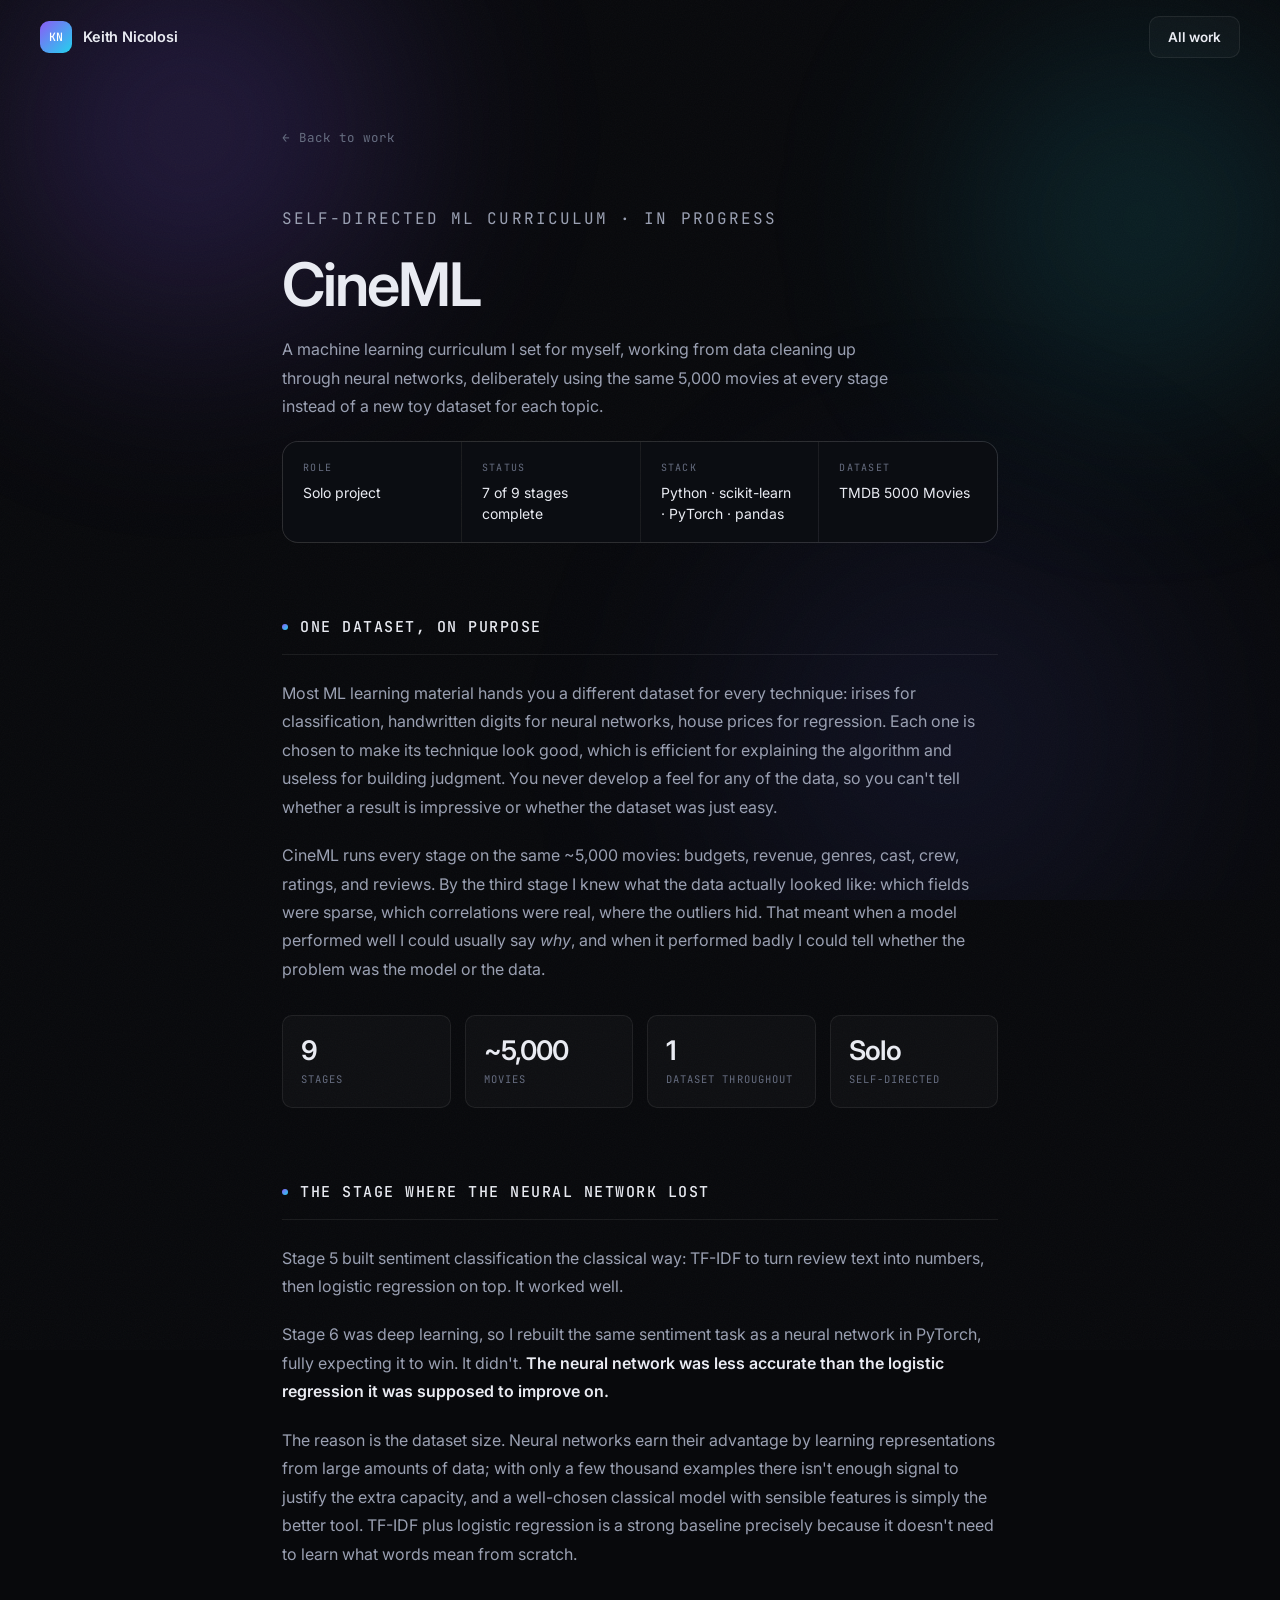
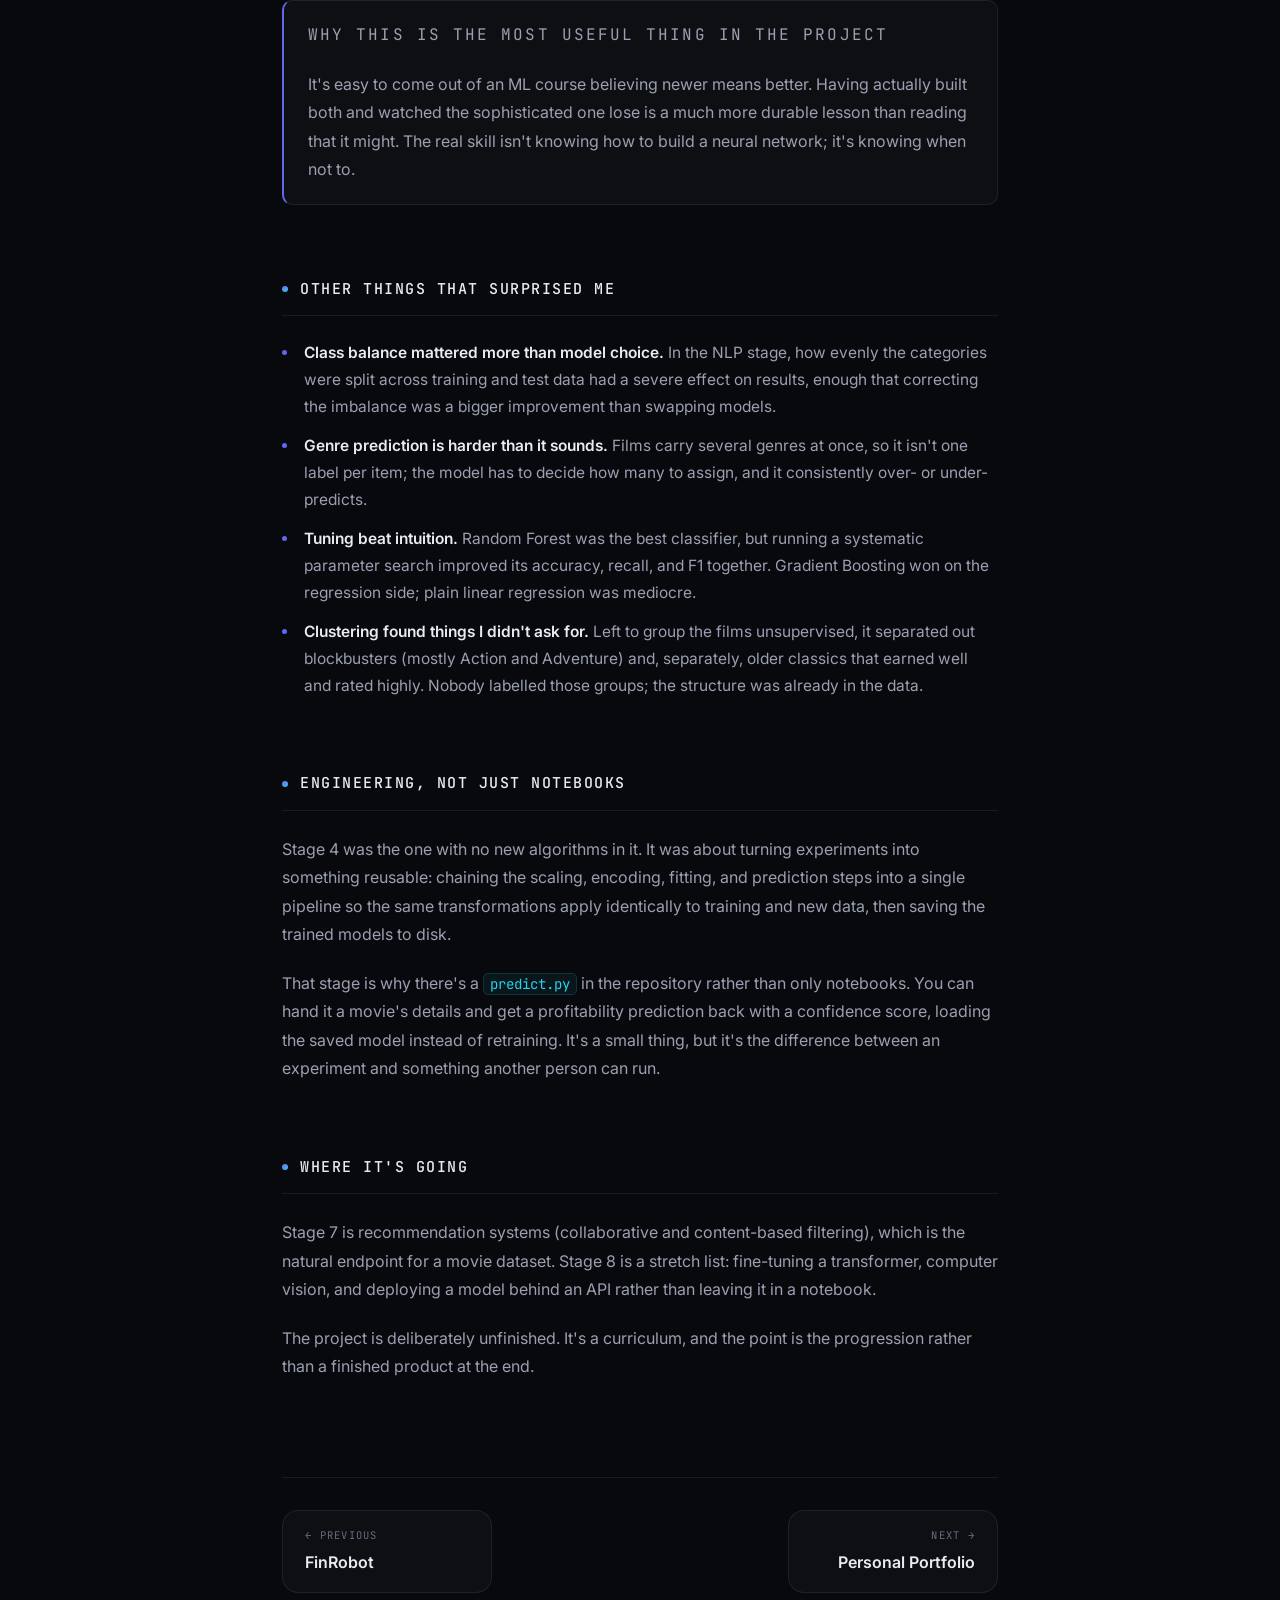
==== projects/cineml.html @ e5eafce3 "Rewrote parts of website, added new project, each project now has its own page" ====
<!DOCTYPE html>
<html lang="en">
<head>
    <meta charset="UTF-8">
    <meta name="viewport" content="width=device-width, initial-scale=1.0">
    <title>CineML | Keith Nicolosi</title>
    <meta name="description" content="A self-directed machine learning curriculum built on one movie dataset, from data wrangling to neural networks, including the stage where the neural network lost.">
    <meta name="theme-color" content="#08090C">

    <link rel="canonical" href="https://keithnicolosi.com/projects/cineml.html">
    <link rel="icon" href="../images/favicon.ico" sizes="any">
    <link rel="apple-touch-icon" href="../images/apple-touch-icon.png">

    <meta property="og:type" content="article">
    <meta property="og:title" content="CineML | Keith Nicolosi">
    <meta property="og:description" content="A self-directed ML curriculum on one dataset, including the stage where the neural network lost to logistic regression.">
    <meta property="og:url" content="https://keithnicolosi.com/projects/cineml.html">
    <meta property="og:image" content="https://keithnicolosi.com/images/og-image.png">
    <meta name="twitter:card" content="summary_large_image">

    <link rel="preconnect" href="https://fonts.googleapis.com">
    <link rel="preconnect" href="https://fonts.gstatic.com" crossorigin>
    <link href="https://fonts.googleapis.com/css2?family=Inter:wght@400;500;600;700&family=JetBrains+Mono:wght@400;500&display=swap" rel="stylesheet">
    <link rel="stylesheet" href="../styles/styles.css">
    <link rel="stylesheet" href="../styles/project.css">
</head>
<body>

    <a class="skip-link" href="#case">Skip to content</a>

    <div class="aurora" aria-hidden="true">
        <span class="blob b1"></span>
        <span class="blob b2"></span>
        <span class="blob b3"></span>
        <span class="pointer-glow" id="pointer-glow"></span>
    </div>
    <div class="grain" aria-hidden="true"></div>

    <header class="nav" id="nav">
        <a class="brand" href="../index.html">
            <span class="brand-mark">KN</span>
            <span class="brand-name">Keith Nicolosi</span>
        </a>
        <div class="nav-right">
            <a class="nav-cta" href="../index.html#work">All work</a>
        </div>
    </header>

    <main class="case" id="case">

        <a class="case-back" href="../index.html#work"><span>←</span> Back to work</a>

        <p class="case-kicker">Self-Directed ML Curriculum · In progress</p>
        <h1 class="case-title">CineML</h1>
        <p class="case-standfirst">
            A machine learning curriculum I set for myself, working from data cleaning up
            through neural networks, deliberately using the same 5,000 movies at every
            stage instead of a new toy dataset for each topic.
        </p>

        <dl class="case-facts">
            <div>
                <dt>Role</dt>
                <dd>Solo project</dd>
            </div>
            <div>
                <dt>Status</dt>
                <dd>7 of 9 stages complete</dd>
            </div>
            <div>
                <dt>Stack</dt>
                <dd>Python · scikit-learn · PyTorch · pandas</dd>
            </div>
            <div>
                <dt>Dataset</dt>
                <dd>TMDB 5000 Movies</dd>
            </div>
        </dl>

        <h2>One dataset, on purpose</h2>

        <p>
            Most ML learning material hands you a different dataset for every technique:
            irises for classification, handwritten digits for neural networks, house
            prices for regression. Each one is chosen to make its technique look good,
            which is efficient for explaining the algorithm and useless for building
            judgment. You never develop a feel for any of the data, so you can't tell
            whether a result is impressive or whether the dataset was just easy.
        </p>

        <p>
            CineML runs every stage on the same ~5,000 movies: budgets, revenue, genres,
            cast, crew, ratings, and reviews. By the third stage I knew what the data
            actually looked like: which fields were sparse, which correlations were real,
            where the outliers hid. That meant when a model performed well I could usually
            say <em>why</em>, and when it performed badly I could tell whether the problem
            was the model or the data.
        </p>

        <div class="metrics">
            <div class="metric">
                <div class="metric-val">9</div>
                <div class="metric-key">Stages</div>
            </div>
            <div class="metric">
                <div class="metric-val">~5,000</div>
                <div class="metric-key">Movies</div>
            </div>
            <div class="metric">
                <div class="metric-val">1</div>
                <div class="metric-key">Dataset throughout</div>
            </div>
            <div class="metric">
                <div class="metric-val">Solo</div>
                <div class="metric-key">Self-directed</div>
            </div>
        </div>

        <h2>The stage where the neural network lost</h2>

        <p>
            Stage 5 built sentiment classification the classical way: TF-IDF to turn
            review text into numbers, then logistic regression on top. It worked well.
        </p>

        <p>
            Stage 6 was deep learning, so I rebuilt the same sentiment task as a neural
            network in PyTorch, fully expecting it to win. It didn't. <strong>The neural
            network was less accurate than the logistic regression it was supposed to
            improve on.</strong>
        </p>

        <p>
            The reason is the dataset size. Neural networks earn their advantage by
            learning representations from large amounts of data; with only a few thousand
            examples there isn't enough signal to justify the extra capacity, and a
            well-chosen classical model with sensible features is simply the better tool.
            TF-IDF plus logistic regression is a strong baseline precisely because it
            doesn't need to learn what words mean from scratch.
        </p>

        <div class="callout">
            <p class="callout-label">Why this is the most useful thing in the project</p>
            <p>
                It's easy to come out of an ML course believing newer means better. Having
                actually built both and watched the sophisticated one lose is a much more
                durable lesson than reading that it might. The real skill isn't knowing
                how to build a neural network; it's knowing when not to.
            </p>
        </div>

        <h2>Other things that surprised me</h2>

        <ul class="case-list">
            <li><strong>Class balance mattered more than model choice.</strong> In the NLP stage, how evenly the categories were split across training and test data had a severe effect on results, enough that correcting the imbalance was a bigger improvement than swapping models.</li>
            <li><strong>Genre prediction is harder than it sounds.</strong> Films carry several genres at once, so it isn't one label per item; the model has to decide how many to assign, and it consistently over- or under-predicts.</li>
            <li><strong>Tuning beat intuition.</strong> Random Forest was the best classifier, but running a systematic parameter search improved its accuracy, recall, and F1 together. Gradient Boosting won on the regression side; plain linear regression was mediocre.</li>
            <li><strong>Clustering found things I didn't ask for.</strong> Left to group the films unsupervised, it separated out blockbusters (mostly Action and Adventure) and, separately, older classics that earned well and rated highly. Nobody labelled those groups; the structure was already in the data.</li>
        </ul>

        <h2>Engineering, not just notebooks</h2>

        <p>
            Stage 4 was the one with no new algorithms in it. It was about turning
            experiments into something reusable: chaining the scaling, encoding, fitting,
            and prediction steps into a single pipeline so the same transformations apply
            identically to training and new data, then saving the trained models to disk.
        </p>

        <p>
            That stage is why there's a <code>predict.py</code> in the repository rather
            than only notebooks. You can hand it a movie's details and get a profitability
            prediction back with a confidence score, loading the saved model instead of
            retraining. It's a small thing, but it's the difference between an experiment
            and something another person can run.
        </p>

        <h2>Where it's going</h2>

        <p>
            Stage 7 is recommendation systems (collaborative and content-based filtering),
            which is the natural endpoint for a movie dataset. Stage 8 is a stretch list:
            fine-tuning a transformer, computer vision, and deploying a model behind an
            API rather than leaving it in a notebook.
        </p>

        <p>
            The project is deliberately unfinished. It's a curriculum, and the point is
            the progression rather than a finished product at the end.
        </p>

        <nav class="case-nav">
            <a class="prev" href="finrobot.html">
                <span class="nav-dir">← Previous</span>
                <span class="nav-name">FinRobot</span>
            </a>
            <a class="next" href="portfolio.html">
                <span class="nav-dir">Next →</span>
                <span class="nav-name">Personal Portfolio</span>
            </a>
        </nav>

    </main>

    <script src="../javascript/script.js"></script>
</body>
</html>
---- styles/styles.css ----
/* ═══════════════════════════════════════════════════════════
   Keith Nicolosi portfolio
   "AI Lab": void base, aurora field, frosted glass
   ═══════════════════════════════════════════════════════════ */

:root {
    /* Base */
    --void:        #08090C;
    --void-2:      #0B0D12;

    /* Glass */
    --glass:       rgba(255, 255, 255, 0.026);
    --glass-hi:    rgba(255, 255, 255, 0.045);
    --edge:        rgba(255, 255, 255, 0.075);
    --edge-hi:     rgba(255, 255, 255, 0.16);

    /* Type */
    --text:        #E9EBF2;
    --text-2:      #9AA0B2;
    --text-3:      #666D80;

    /* Spectrum */
    --violet:      #8B5CF6;
    --indigo:      #6366F1;
    --cyan:        #22D3EE;
    --amber:       #F0B45C;
    --mint:        #34D399;

    --font: 'Inter', -apple-system, BlinkMacSystemFont, 'Segoe UI', sans-serif;
    --mono: 'JetBrains Mono', ui-monospace, monospace;

    --r-lg: 22px;
    --r-md: 16px;
    --r-sm: 10px;

    --ease: cubic-bezier(0.22, 1, 0.36, 1);
    --maxw: 1120px;
}

*, *::before, *::after { box-sizing: border-box; margin: 0; padding: 0; }

html {
    scroll-behavior: smooth;
    -webkit-font-smoothing: antialiased;
    -moz-osx-font-smoothing: grayscale;
}

body {
    background: var(--void);
    font-family: var(--font);
    color: var(--text-2);
    font-size: 16px;
    line-height: 1.65;
    overflow-x: hidden;
    position: relative;
}

::selection { background: rgba(139, 92, 246, 0.35); color: #fff; }

.mono { font-family: var(--mono); }
.dim  { color: var(--text-3); }

.grad {
    background: linear-gradient(100deg, #A78BFA 0%, #818CF8 45%, #22D3EE 100%);
    -webkit-background-clip: text;
    background-clip: text;
    color: transparent;
}

.skip-link {
    position: absolute;
    left: -9999px;
    background: var(--text);
    color: var(--void);
    padding: 12px 20px;
    border-radius: var(--r-sm);
    font-size: 13px;
    font-weight: 600;
    z-index: 9999;
}
.skip-link:focus { left: 16px; top: 16px; }

:focus-visible {
    outline: 2px solid var(--indigo);
    outline-offset: 3px;
    border-radius: 4px;
}

/* ═══ AURORA FIELD ═══════════════════════════════════════ */

.aurora {
    position: fixed;
    inset: 0;
    z-index: 0;
    overflow: hidden;
    pointer-events: none;
}

.blob {
    position: absolute;
    border-radius: 50%;
    filter: blur(90px);
    opacity: 0.5;
    will-change: transform;
}

.b1 {
    width: 620px; height: 620px;
    top: -180px; left: -120px;
    background: radial-gradient(circle, rgba(139, 92, 246, 0.55), transparent 70%);
    animation: drift-1 26s ease-in-out infinite alternate;
}

.b2 {
    width: 560px; height: 560px;
    top: -60px; right: -140px;
    background: radial-gradient(circle, rgba(34, 211, 238, 0.34), transparent 70%);
    animation: drift-2 32s ease-in-out infinite alternate;
}

.b3 {
    width: 720px; height: 720px;
    top: 42%; left: 46%;
    background: radial-gradient(circle, rgba(99, 102, 241, 0.24), transparent 70%);
    animation: drift-3 38s ease-in-out infinite alternate;
}

@keyframes drift-1 {
    from { transform: translate3d(0, 0, 0) scale(1); }
    to   { transform: translate3d(120px, 90px, 0) scale(1.18); }
}
@keyframes drift-2 {
    from { transform: translate3d(0, 0, 0) scale(1.1); }
    to   { transform: translate3d(-140px, 120px, 0) scale(0.9); }
}
@keyframes drift-3 {
    from { transform: translate3d(-50%, -50%, 0) scale(0.95); }
    to   { transform: translate3d(-42%, -58%, 0) scale(1.15); }
}

/* Cursor-tracked glow, positioned by script.js */
.pointer-glow {
    position: absolute;
    width: 520px; height: 520px;
    border-radius: 50%;
    background: radial-gradient(circle, rgba(129, 140, 248, 0.13), transparent 68%);
    filter: blur(48px);
    opacity: 0;
    transform: translate3d(-50%, -50%, 0);
    transition: opacity 0.8s var(--ease);
    will-change: transform;
}

.pointer-glow.on { opacity: 1; }

/* Film grain */
.grain {
    position: fixed;
    inset: -50%;
    z-index: 1;
    pointer-events: none;
    opacity: 0.032;
    background-image: url("data:image/svg+xml,%3Csvg xmlns='http://www.w3.org/2000/svg' width='240' height='240'%3E%3Cfilter id='n'%3E%3CfeTurbulence type='fractalNoise' baseFrequency='0.85' numOctaves='3'/%3E%3C/filter%3E%3Crect width='100%25' height='100%25' filter='url(%23n)'/%3E%3C/svg%3E");
}

/* ═══ NAV ════════════════════════════════════════════════ */

.nav {
    position: fixed;
    top: 0; left: 0; right: 0;
    z-index: 500;
    display: flex;
    align-items: center;
    gap: 24px;
    padding: 16px 40px;
    border-bottom: 1px solid transparent;
    transition: background 0.4s var(--ease), border-color 0.4s var(--ease),
                backdrop-filter 0.4s var(--ease);
}

.nav.scrolled {
    background: rgba(8, 9, 12, 0.62);
    border-bottom-color: var(--edge);
    backdrop-filter: blur(22px) saturate(160%);
    -webkit-backdrop-filter: blur(22px) saturate(160%);
}

.brand {
    display: flex;
    align-items: center;
    gap: 11px;
    text-decoration: none;
    margin-right: auto;
}

.brand-mark {
    display: inline-flex;
    align-items: center;
    justify-content: center;
    width: 32px; height: 32px;
    border-radius: 9px;
    background: linear-gradient(135deg, var(--violet), var(--cyan));
    color: #fff;
    font-family: var(--mono);
    font-size: 11.5px;
    font-weight: 500;
    letter-spacing: 0.02em;
    flex-shrink: 0;
}

.brand-name {
    font-size: 14.5px;
    font-weight: 600;
    color: var(--text);
    letter-spacing: -0.011em;
}

.nav-links { display: flex; align-items: center; gap: 4px; }

.nav-links a {
    font-size: 14px;
    font-weight: 500;
    color: var(--text-2);
    text-decoration: none;
    padding: 8px 15px;
    border-radius: var(--r-sm);
    transition: color 0.2s var(--ease), background 0.2s var(--ease);
}

.nav-links a:hover { color: var(--text); background: var(--glass-hi); }
.nav-links a.active { color: var(--text); }

.nav-right { display: flex; align-items: center; gap: 10px; }

.nav-cta {
    font-size: 13.5px;
    font-weight: 600;
    color: var(--text);
    text-decoration: none;
    padding: 9px 18px;
    border-radius: var(--r-sm);
    border: 1px solid var(--edge);
    background: var(--glass);
    transition: border-color 0.25s var(--ease), background 0.25s var(--ease),
                transform 0.25s var(--ease);
}

.nav-cta:hover {
    border-color: var(--edge-hi);
    background: var(--glass-hi);
    transform: translateY(-1px);
}

.nav-toggle {
    display: none;
    width: 38px; height: 38px;
    border-radius: var(--r-sm);
    border: 1px solid var(--edge);
    background: var(--glass);
    cursor: pointer;
    padding: 0;
    position: relative;
}

.nav-toggle span {
    position: absolute;
    left: 50%;
    width: 15px; height: 1.5px;
    background: var(--text);
    border-radius: 2px;
    transition: transform 0.3s var(--ease), opacity 0.3s var(--ease);
}

.nav-toggle span:nth-child(1) { transform: translate(-50%, -4px); }
.nav-toggle span:nth-child(2) { transform: translate(-50%, 4px); }

.nav-toggle[aria-expanded="true"] span:nth-child(1) { transform: translate(-50%, 0) rotate(45deg); }
.nav-toggle[aria-expanded="true"] span:nth-child(2) { transform: translate(-50%, 0) rotate(-45deg); }

/* ═══ LAYOUT ═════════════════════════════════════════════ */

main { position: relative; z-index: 2; }

.section {
    max-width: var(--maxw);
    margin: 0 auto;
    padding: 112px 40px;
}

/* ═══ HERO ═══════════════════════════════════════════════ */

.hero {
    position: relative;
    min-height: 100dvh;
    display: flex;
    align-items: center;
    padding: 120px 40px 90px;
}

.hero-inner {
    max-width: var(--maxw);
    margin: 0 auto;
    width: 100%;
}

.badge {
    display: inline-flex;
    align-items: center;
    gap: 9px;
    font-family: var(--mono);
    font-size: 11.5px;
    letter-spacing: 0.04em;
    color: var(--mint);
    background: rgba(52, 211, 153, 0.07);
    border: 1px solid rgba(52, 211, 153, 0.22);
    border-radius: 999px;
    padding: 6px 15px 6px 12px;
    margin-bottom: 34px;
}

.badge-dot {
    width: 6px; height: 6px;
    border-radius: 50%;
    background: var(--mint);
    animation: pulse 2.4s ease-in-out infinite;
}

@keyframes pulse {
    0%, 100% { box-shadow: 0 0 0 0 rgba(52, 211, 153, 0.5); }
    50%      { box-shadow: 0 0 0 6px rgba(52, 211, 153, 0); }
}

.hero-title {
    font-size: clamp(46px, 8vw, 92px);
    font-weight: 600;
    line-height: 1.02;
    letter-spacing: -0.038em;
    color: var(--text);
    margin-bottom: 26px;
}

.hero-lede {
    font-size: clamp(21px, 2.6vw, 31px);
    font-weight: 500;
    line-height: 1.38;
    letter-spacing: -0.021em;
    color: var(--text);
    max-width: 22ch;
    margin-bottom: 24px;
    text-wrap: balance;
}

.hero-sub {
    font-size: 16px;
    line-height: 1.8;
    color: var(--text-2);
    max-width: 56ch;
    margin-bottom: 40px;
}

.cta-row { display: flex; flex-wrap: wrap; gap: 12px; margin-bottom: 72px; }

.btn {
    display: inline-flex;
    align-items: center;
    gap: 10px;
    font-size: 14.5px;
    font-weight: 600;
    text-decoration: none;
    padding: 13px 26px;
    border-radius: 12px;
    transition: transform 0.25s var(--ease), box-shadow 0.25s var(--ease),
                background 0.25s var(--ease), border-color 0.25s var(--ease);
}

.btn-primary {
    color: #fff;
    background: linear-gradient(120deg, var(--violet), var(--indigo) 55%, var(--cyan));
    border: 1px solid rgba(255, 255, 255, 0.14);
    box-shadow: 0 10px 34px -12px rgba(99, 102, 241, 0.85);
}

.btn-primary:hover {
    transform: translateY(-2px);
    box-shadow: 0 16px 44px -12px rgba(99, 102, 241, 0.95);
}

.btn-ghost {
    color: var(--text);
    background: var(--glass);
    border: 1px solid var(--edge);
    backdrop-filter: blur(14px);
    -webkit-backdrop-filter: blur(14px);
}

.btn-ghost:hover {
    border-color: var(--edge-hi);
    background: var(--glass-hi);
    transform: translateY(-2px);
}

.btn-arrow { transition: transform 0.3s var(--ease); }
.btn:hover .btn-arrow { transform: translateX(4px); }

.hero-meta {
    display: grid;
    grid-template-columns: repeat(auto-fit, minmax(190px, 1fr));
    gap: 26px 34px;
    padding-top: 34px;
    border-top: 1px solid var(--edge);
}

.hero-meta dt {
    font-family: var(--mono);
    font-size: 10.5px;
    letter-spacing: 0.14em;
    text-transform: uppercase;
    color: var(--text-3);
    margin-bottom: 8px;
}

.hero-meta dd {
    font-size: 14.5px;
    font-weight: 500;
    color: var(--text);
    line-height: 1.5;
}

/* ═══ SECTION HEADERS ════════════════════════════════════ */

.sec-head { margin-bottom: 48px; }

.sec-label {
    display: flex;
    align-items: center;
    gap: 10px;
    font-family: var(--mono);
    font-size: 11px;
    letter-spacing: 0.16em;
    text-transform: uppercase;
    color: var(--text-3);
    margin-bottom: 16px;
}

.sec-tick {
    width: 22px; height: 1px;
    background: linear-gradient(90deg, var(--violet), var(--cyan));
    flex-shrink: 0;
}

.sec-title {
    font-size: clamp(28px, 3.6vw, 42px);
    font-weight: 600;
    line-height: 1.14;
    letter-spacing: -0.028em;
    color: var(--text);
    max-width: 20ch;
}

/* ═══ GLASS ══════════════════════════════════════════════ */

.glass {
    position: relative;
    background: var(--glass);
    background-image: linear-gradient(180deg, rgba(255, 255, 255, 0.05), transparent 42%);
    border: 1px solid var(--edge);
    border-radius: var(--r-lg);
    backdrop-filter: blur(20px) saturate(150%);
    -webkit-backdrop-filter: blur(20px) saturate(150%);
    transition: border-color 0.35s var(--ease), transform 0.35s var(--ease),
                box-shadow 0.35s var(--ease);
}

/* ═══ ABOUT ══════════════════════════════════════════════ */

.about-grid {
    display: grid;
    grid-template-columns: 300px 1fr;
    gap: 22px;
    align-items: start;
}

.portrait {
    padding: 14px;
    overflow: hidden;
}

.portrait picture { display: block; }

.portrait img {
    width: 100%;
    height: auto;
    display: block;
    border-radius: 14px;
}

.portrait figcaption {
    display: flex;
    flex-direction: column;
    gap: 3px;
    font-size: 11px;
    color: var(--text-2);
    padding: 14px 4px 4px;
    letter-spacing: 0.02em;
}

.about-copy { display: flex; flex-direction: column; gap: 14px; }

.about-card { padding: 26px 28px; }

.about-card:hover {
    border-color: var(--edge-hi);
    transform: translateY(-2px);
}

.about-card h3 {
    font-family: var(--mono);
    font-size: 11px;
    font-weight: 500;
    letter-spacing: 0.14em;
    text-transform: uppercase;
    color: var(--cyan);
    margin-bottom: 12px;
}

.about-card p {
    font-size: 15px;
    line-height: 1.8;
    color: var(--text-2);
}

/* ═══ WORK ═══════════════════════════════════════════════ */

.project {
    padding: 32px 34px;
    display: flex;
    flex-direction: column;
    gap: 18px;
}

.project:hover {
    border-color: var(--edge-hi);
    transform: translateY(-3px);
    box-shadow: 0 24px 60px -30px rgba(99, 102, 241, 0.55);
}

.featured { margin-bottom: 16px; }

.project-head {
    display: flex;
    align-items: flex-start;
    justify-content: space-between;
    gap: 18px;
}

.project-kicker {
    font-size: 10.5px;
    letter-spacing: 0.14em;
    text-transform: uppercase;
    color: var(--text-3);
    margin-bottom: 8px;
}

.project-title {
    font-size: clamp(21px, 2.4vw, 27px);
    font-weight: 600;
    letter-spacing: -0.022em;
    color: var(--text);
    line-height: 1.2;
}

.featured .project-title { font-size: clamp(26px, 3vw, 34px); }

.pill {
    font-family: var(--mono);
    font-size: 10px;
    letter-spacing: 0.08em;
    text-transform: uppercase;
    padding: 5px 11px;
    border-radius: 999px;
    white-space: nowrap;
    flex-shrink: 0;
}

.pill-amber { color: var(--amber); background: rgba(240, 180, 92, 0.08); border: 1px solid rgba(240, 180, 92, 0.24); }
.pill-cyan  { color: var(--cyan);  background: rgba(34, 211, 238, 0.08); border: 1px solid rgba(34, 211, 238, 0.24); }

.project-body {
    font-size: 15px;
    line-height: 1.82;
    color: var(--text-2);
    max-width: 68ch;
}

.project-foot {
    display: flex;
    align-items: center;
    justify-content: space-between;
    gap: 18px;
    flex-wrap: wrap;
}

.chips { display: flex; flex-wrap: wrap; gap: 7px; list-style: none; }

.chips li {
    font-family: var(--mono);
    font-size: 11px;
    color: var(--text-2);
    padding: 4px 11px;
    border-radius: 999px;
    border: 1px solid var(--edge);
    background: rgba(255, 255, 255, 0.02);
    transition: border-color 0.25s var(--ease), color 0.25s var(--ease);
}

.glass:hover .chips li { border-color: var(--edge-hi); color: var(--text); }

.project-link {
    font-family: var(--mono);
    font-size: 12px;
    color: var(--cyan);
    text-decoration: none;
    padding: 7px 14px;
    border-radius: 999px;
    border: 1px solid rgba(34, 211, 238, 0.24);
    white-space: nowrap;
    transition: background 0.25s var(--ease), border-color 0.25s var(--ease);
}

.project-link:hover {
    background: rgba(34, 211, 238, 0.1);
    border-color: rgba(34, 211, 238, 0.5);
}

.project-note {
    font-size: 11px;
    color: var(--text-3);
    letter-spacing: 0.03em;
    padding-top: 4px;
    border-top: 1px solid var(--edge);
    margin-top: 2px;
    padding-top: 16px;
}

/* Case-study link on each project card */
.case-cta {
    display: inline-flex;
    align-items: center;
    gap: 9px;
    align-self: flex-start;
    margin-top: 20px;
    padding: 10px 18px;
    border: 1px solid var(--edge);
    border-radius: 999px;
    background: var(--glass);
    font-size: 13.5px;
    font-weight: 500;
    color: var(--text);
    text-decoration: none;
    transition: border-color 0.3s var(--ease), background 0.3s var(--ease),
                gap 0.3s var(--ease);
}

.case-cta:hover {
    border-color: var(--edge-hi);
    background: var(--glass-hi);
    gap: 14px;
}

.case-cta span { transition: transform 0.3s var(--ease); }
.case-cta:hover span { transform: translateX(3px); }

/* An odd number of grid cards would leave the last one stranded at half
   width, so let it span the full row instead. */
.project-grid > .project:last-child:nth-child(odd) {
    grid-column: 1 / -1;
}

.project-grid {
    display: grid;
    grid-template-columns: repeat(2, 1fr);
    gap: 16px;
}

/* ═══ STACK ══════════════════════════════════════════════ */

.stack-grid {
    display: grid;
    grid-template-columns: repeat(auto-fit, minmax(240px, 1fr));
    gap: 16px;
}

.stack-card { padding: 26px 26px 28px; }

.stack-card:hover {
    border-color: var(--edge-hi);
    transform: translateY(-3px);
}

.stack-card h3 {
    font-size: 15px;
    font-weight: 600;
    color: var(--text);
    letter-spacing: -0.012em;
    margin-bottom: 18px;
    padding-bottom: 14px;
    border-bottom: 1px solid var(--edge);
}

/* ═══ EXPERIENCE ═════════════════════════════════════════ */

.timeline {
    list-style: none;
    position: relative;
    padding-left: 30px;
}

.timeline::before {
    content: '';
    position: absolute;
    left: 4px; top: 8px; bottom: 8px;
    width: 1px;
    background: linear-gradient(180deg,
        rgba(139, 92, 246, 0.55),
        rgba(34, 211, 238, 0.3),
        transparent);
}

.tl-item { position: relative; margin-bottom: 16px; }
.tl-item:last-child { margin-bottom: 0; }

.tl-node {
    position: absolute;
    left: -30px; top: 26px;
    width: 9px; height: 9px;
    border-radius: 50%;
    background: var(--void);
    border: 1px solid var(--violet);
    box-shadow: 0 0 0 3px var(--void), 0 0 14px rgba(139, 92, 246, 0.7);
}

.tl-when {
    font-size: 11px;
    letter-spacing: 0.08em;
    text-transform: uppercase;
    color: var(--text-3);
    margin-bottom: 10px;
}

.tl-card { padding: 24px 26px; }

.tl-card:hover {
    border-color: var(--edge-hi);
    transform: translateX(3px);
}

.tl-card h3 {
    font-size: 17px;
    font-weight: 600;
    color: var(--text);
    letter-spacing: -0.014em;
    margin-bottom: 4px;
}

.tl-org {
    font-family: var(--mono);
    font-size: 12px;
    color: var(--cyan);
    letter-spacing: 0.02em;
    margin-bottom: 14px;
}

.tl-desc {
    font-size: 14.5px;
    line-height: 1.8;
    color: var(--text-2);
    max-width: 62ch;
}

.tl-points {
    list-style: none;
    margin-top: 14px;
    padding-top: 14px;
    border-top: 1px solid var(--edge);
    display: flex;
    flex-direction: column;
    gap: 10px;
}

.tl-points li {
    position: relative;
    padding-left: 18px;
    font-size: 13.5px;
    line-height: 1.75;
    color: var(--text-2);
    max-width: 62ch;
}

.tl-points li::before {
    content: '';
    position: absolute;
    left: 0; top: 9px;
    width: 5px; height: 5px;
    border-radius: 50%;
    background: linear-gradient(135deg, var(--violet), var(--cyan));
}

/* ═══ CONTACT ════════════════════════════════════════════ */

.contact-panel {
    padding: 56px 48px;
    overflow: hidden;
}

.contact-glow {
    position: absolute;
    top: -160px; left: 50%;
    transform: translateX(-50%);
    width: 620px; height: 340px;
    background: radial-gradient(ellipse, rgba(139, 92, 246, 0.3), transparent 68%);
    filter: blur(56px);
    pointer-events: none;
}

.contact-panel > *:not(.contact-glow) { position: relative; z-index: 1; }

.contact-title {
    font-size: clamp(26px, 3.6vw, 40px);
    font-weight: 600;
    line-height: 1.18;
    letter-spacing: -0.028em;
    color: var(--text);
    max-width: 20ch;
    margin-bottom: 40px;
    text-wrap: balance;
}

.mailto {
    display: flex;
    align-items: center;
    justify-content: space-between;
    gap: 20px;
    font-family: var(--mono);
    font-size: clamp(14px, 2vw, 19px);
    color: var(--text);
    text-decoration: none;
    padding: 22px 26px;
    border-radius: var(--r-md);
    border: 1px solid var(--edge);
    background: rgba(255, 255, 255, 0.022);
    margin-bottom: 14px;
    transition: border-color 0.3s var(--ease), background 0.3s var(--ease),
                transform 0.3s var(--ease);
}

.mailto:hover {
    border-color: rgba(139, 92, 246, 0.5);
    background: rgba(139, 92, 246, 0.08);
    transform: translateY(-2px);
}

.mailto:hover .btn-arrow { transform: translateX(5px); }

.elsewhere {
    list-style: none;
    display: grid;
    grid-template-columns: repeat(2, 1fr);
    gap: 14px;
}

.elsewhere a {
    display: flex;
    align-items: center;
    gap: 14px;
    padding: 18px 22px;
    border-radius: var(--r-md);
    border: 1px solid var(--edge);
    background: rgba(255, 255, 255, 0.022);
    text-decoration: none;
    transition: border-color 0.3s var(--ease), background 0.3s var(--ease),
                transform 0.3s var(--ease);
}

.elsewhere a:hover {
    border-color: var(--edge-hi);
    background: var(--glass-hi);
    transform: translateY(-2px);
}

.el-k {
    font-size: 10.5px;
    letter-spacing: 0.12em;
    text-transform: uppercase;
    color: var(--text-3);
    flex-shrink: 0;
}

.el-v { font-size: 14px; color: var(--text); margin-right: auto; }

.el-a { font-size: 13px; color: var(--text-3); transition: color 0.25s var(--ease); }
.elsewhere a:hover .el-a { color: var(--cyan); }

/* ═══ FOOTER ═════════════════════════════════════════════ */

footer {
    max-width: var(--maxw);
    margin: 0 auto;
    padding: 36px 40px 56px;
    display: flex;
    justify-content: space-between;
    align-items: center;
    flex-wrap: wrap;
    gap: 10px;
    border-top: 1px solid var(--edge);
}

footer p { font-size: 11.5px; color: var(--text-3); letter-spacing: 0.03em; }

/* ═══ REVEAL ═════════════════════════════════════════════ */

.js .reveal {
    opacity: 0;
    transform: translateY(18px);
    transition: opacity 0.8s var(--ease), transform 0.8s var(--ease);
}

.js .reveal.visible { opacity: 1; transform: none; }

/* ═══ REDUCED MOTION ═════════════════════════════════════ */

@media (prefers-reduced-motion: reduce) {
    html { scroll-behavior: auto; }
    .js .reveal { opacity: 1; transform: none; transition: none; }
    .blob, .badge-dot { animation: none; }
    .pointer-glow { display: none; }
    *, *::before, *::after {
        animation-duration: 0.01ms !important;
        transition-duration: 0.01ms !important;
    }
}

/* ═══ RESPONSIVE ═════════════════════════════════════════ */

@media (max-width: 1000px) {
    .about-grid { grid-template-columns: 240px 1fr; }
}

@media (max-width: 860px) {
    .nav { padding: 14px 22px; }
    .nav-toggle { display: block; }

    .nav-links {
        position: absolute;
        top: calc(100% + 8px);
        right: 22px;
        left: 22px;
        flex-direction: column;
        align-items: stretch;
        gap: 2px;
        padding: 10px;
        border-radius: var(--r-md);
        border: 1px solid var(--edge);
        background: rgba(11, 13, 18, 0.94);
        backdrop-filter: blur(24px) saturate(160%);
        -webkit-backdrop-filter: blur(24px) saturate(160%);
        box-shadow: 0 24px 60px -20px rgba(0, 0, 0, 0.8);
        opacity: 0;
        visibility: hidden;
        transform: translateY(-8px);
        transition: opacity 0.3s var(--ease), transform 0.3s var(--ease),
                    visibility 0.3s var(--ease);
    }

    .nav-links.open { opacity: 1; visibility: visible; transform: none; }
    .nav-links a { padding: 12px 14px; }

    .brand-name { display: none; }

    .hero { padding: 108px 22px 80px; }
    .section { padding: 84px 22px; }
    footer { padding: 32px 22px 48px; }

    .about-grid { grid-template-columns: 1fr; }
    .portrait { max-width: 300px; }

    .project-grid { grid-template-columns: 1fr; }
    .contact-panel { padding: 40px 28px; }
    .elsewhere { grid-template-columns: 1fr; }
}

@media (max-width: 520px) {
    .project { padding: 26px 22px; }
    .about-card { padding: 22px 22px; }
    .tl-card { padding: 20px 22px; }
    .cta-row .btn { width: 100%; justify-content: center; }
    .blob { filter: blur(70px); opacity: 0.42; }
    .project-head { flex-direction: column; gap: 12px; }
}
---- styles/project.css ----
/* ═══════════════════════════════════════════════════════════
   Case-study pages, extends styles.css
   ═══════════════════════════════════════════════════════════ */

.case {
    max-width: 780px;
    margin: 0 auto;
    padding: 0 32px 120px;
}

/* ── Back link ─────────────────────────────────────────── */

.case-back {
    display: inline-flex;
    align-items: center;
    gap: 9px;
    margin: 128px 0 56px;
    font-family: var(--mono);
    font-size: 12.5px;
    color: var(--text-3);
    text-decoration: none;
    transition: color 0.25s var(--ease), gap 0.25s var(--ease);
}

.case-back:hover { color: var(--text); gap: 14px; }
.case-back span { transition: transform 0.25s var(--ease); }
.case-back:hover span { transform: translateX(-3px); }

/* ── Header ────────────────────────────────────────────── */

.case-kicker {
    font-family: var(--mono);
    font-size: 11.5px;
    letter-spacing: 0.13em;
    text-transform: uppercase;
    color: var(--text-3);
    margin-bottom: 18px;
}

.case-title {
    font-size: clamp(38px, 6vw, 60px);
    font-weight: 600;
    letter-spacing: -0.035em;
    line-height: 1.04;
    color: var(--text);
    margin-bottom: 20px;
}

.case-standfirst {
    font-size: 19px;
    line-height: 1.6;
    color: var(--text-2);
    margin-bottom: 40px;
    max-width: 62ch;
}

/* ── Fact strip ────────────────────────────────────────── */

.case-facts {
    display: grid;
    grid-template-columns: repeat(auto-fit, minmax(150px, 1fr));
    gap: 1px;
    background: var(--edge);
    border: 1px solid var(--edge);
    border-radius: var(--r-md);
    overflow: hidden;
    margin-bottom: 72px;
}

.case-facts > div {
    background: var(--void-2);
    padding: 18px 20px;
}

.case-facts dt {
    font-family: var(--mono);
    font-size: 10px;
    letter-spacing: 0.13em;
    text-transform: uppercase;
    color: var(--text-3);
    margin-bottom: 7px;
}

.case-facts dd {
    font-size: 14px;
    color: var(--text);
    line-height: 1.45;
}

.case-facts a {
    color: var(--cyan);
    text-decoration: none;
    border-bottom: 1px solid transparent;
    transition: border-color 0.2s var(--ease);
}

.case-facts a:hover { border-bottom-color: var(--cyan); }

/* ── Body ──────────────────────────────────────────────── */

.case h2 {
    font-size: 15px;
    font-family: var(--mono);
    font-weight: 500;
    letter-spacing: 0.1em;
    text-transform: uppercase;
    color: var(--text);
    margin: 72px 0 24px;
    padding-bottom: 14px;
    border-bottom: 1px solid var(--edge);
    display: flex;
    align-items: center;
    gap: 12px;
}

.case h2::before {
    content: '';
    width: 6px;
    height: 6px;
    border-radius: 50%;
    background: linear-gradient(135deg, var(--violet), var(--cyan));
    flex-shrink: 0;
}

.case h3 {
    font-size: 18px;
    font-weight: 600;
    letter-spacing: -0.012em;
    color: var(--text);
    margin: 40px 0 12px;
}

.case p {
    font-size: 16px;
    line-height: 1.78;
    color: var(--text-2);
    margin-bottom: 20px;
}

.case p strong { color: var(--text); font-weight: 600; }

.case a.inline {
    color: var(--cyan);
    text-decoration: none;
    border-bottom: 1px solid rgba(34, 211, 238, 0.35);
    transition: border-color 0.2s var(--ease);
}

.case a.inline:hover { border-bottom-color: var(--cyan); }

.case ul.case-list {
    list-style: none;
    margin: 0 0 24px;
    display: flex;
    flex-direction: column;
    gap: 13px;
}

.case ul.case-list li {
    position: relative;
    padding-left: 22px;
    font-size: 15.5px;
    line-height: 1.72;
    color: var(--text-2);
}

.case ul.case-list li::before {
    content: '';
    position: absolute;
    left: 0;
    top: 10px;
    width: 5px;
    height: 5px;
    border-radius: 50%;
    background: var(--indigo);
}

.case ul.case-list li strong { color: var(--text); font-weight: 600; }

/* ── Callouts ──────────────────────────────────────────── */

.callout {
    border: 1px solid var(--edge);
    border-left: 2px solid var(--indigo);
    background: var(--glass);
    border-radius: var(--r-sm);
    padding: 20px 24px;
    margin: 32px 0;
}

.callout p:last-child { margin-bottom: 0; }

.callout-label {
    font-family: var(--mono);
    font-size: 10.5px;
    letter-spacing: 0.13em;
    text-transform: uppercase;
    color: var(--indigo);
    margin-bottom: 10px;
}

/* Draft marker: delete these blocks once filled in */
.todo {
    border: 1px dashed var(--amber);
    border-left: 2px solid var(--amber);
    background: rgba(240, 180, 92, 0.05);
    border-radius: var(--r-sm);
    padding: 20px 24px;
    margin: 32px 0;
}

.todo .callout-label { color: var(--amber); }
.todo p { font-size: 15px; margin-bottom: 12px; }
.todo p:last-child { margin-bottom: 0; }
.todo ul { list-style: none; display: flex; flex-direction: column; gap: 9px; }
.todo li {
    font-size: 14.5px;
    color: var(--text-2);
    padding-left: 18px;
    position: relative;
    line-height: 1.6;
}
.todo li::before {
    content: '?';
    position: absolute;
    left: 0;
    color: var(--amber);
    font-family: var(--mono);
    font-size: 13px;
}

/* ── Metric row ────────────────────────────────────────── */

.metrics {
    display: grid;
    grid-template-columns: repeat(auto-fit, minmax(130px, 1fr));
    gap: 14px;
    margin: 32px 0;
}

.metric {
    border: 1px solid var(--edge);
    background: var(--glass);
    border-radius: var(--r-sm);
    padding: 20px 18px;
}

.metric-val {
    font-size: 27px;
    font-weight: 600;
    letter-spacing: -0.03em;
    color: var(--text);
    line-height: 1.1;
    margin-bottom: 6px;
}

.metric-key {
    font-family: var(--mono);
    font-size: 10.5px;
    letter-spacing: 0.1em;
    text-transform: uppercase;
    color: var(--text-3);
    line-height: 1.4;
}

/* ── Code ──────────────────────────────────────────────── */

.case pre {
    background: var(--void-2);
    border: 1px solid var(--edge);
    border-radius: var(--r-sm);
    padding: 20px 22px;
    overflow-x: auto;
    margin: 26px 0;
}

.case pre code {
    font-family: var(--mono);
    font-size: 13px;
    line-height: 1.75;
    color: var(--text-2);
    white-space: pre;
}

.case :not(pre) > code {
    font-family: var(--mono);
    font-size: 0.88em;
    color: var(--cyan);
    background: rgba(34, 211, 238, 0.07);
    border: 1px solid rgba(34, 211, 238, 0.16);
    border-radius: 5px;
    padding: 1px 6px;
}

/* ── Stack chips ───────────────────────────────────────── */

.case .chips {
    list-style: none;
    display: flex;
    flex-wrap: wrap;
    gap: 8px;
    margin-bottom: 24px;
}

.case .chips li {
    font-family: var(--mono);
    font-size: 11.5px;
    color: var(--text-2);
    border: 1px solid var(--edge);
    background: var(--glass);
    border-radius: 999px;
    padding: 5px 13px;
}

/* ── Footer nav ────────────────────────────────────────── */

.case-nav {
    display: flex;
    justify-content: space-between;
    gap: 16px;
    flex-wrap: wrap;
    margin-top: 96px;
    padding-top: 32px;
    border-top: 1px solid var(--edge);
}

.case-nav a {
    display: flex;
    flex-direction: column;
    gap: 5px;
    text-decoration: none;
    padding: 16px 22px;
    border: 1px solid var(--edge);
    border-radius: var(--r-md);
    background: var(--glass);
    transition: border-color 0.3s var(--ease), transform 0.3s var(--ease);
    min-width: 210px;
}

.case-nav a:hover {
    border-color: var(--edge-hi);
    transform: translateY(-2px);
}

.case-nav .nav-dir {
    font-family: var(--mono);
    font-size: 10.5px;
    letter-spacing: 0.12em;
    text-transform: uppercase;
    color: var(--text-3);
}

.case-nav .nav-name {
    font-size: 16px;
    font-weight: 600;
    color: var(--text);
}

.case-nav a.next { text-align: right; margin-left: auto; }

@media (max-width: 620px) {
    .case { padding: 0 22px 80px; }
    .case-back { margin: 96px 0 40px; }
    .case-standfirst { font-size: 17px; }
    .case h2 { margin: 56px 0 20px; }
    .case-nav a { min-width: 100%; }
    .case-nav a.next { text-align: left; margin-left: 0; }
}
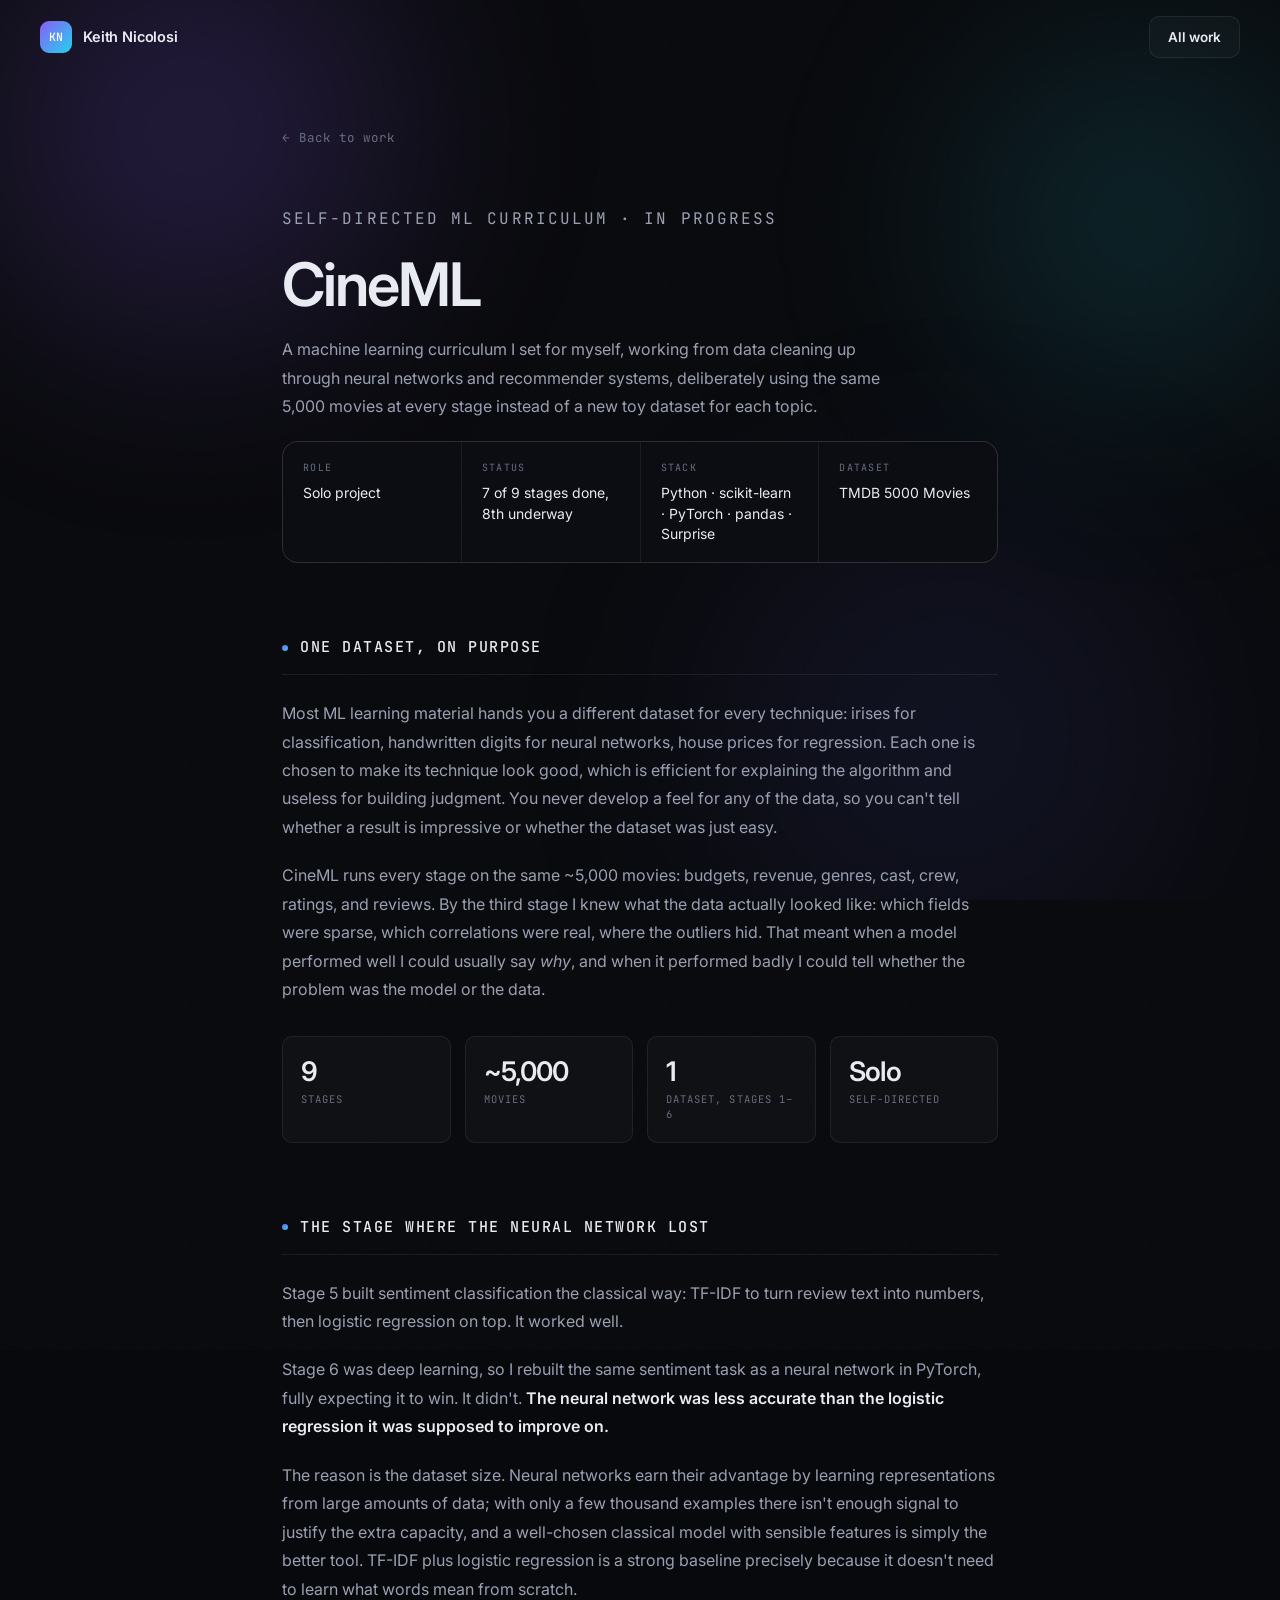
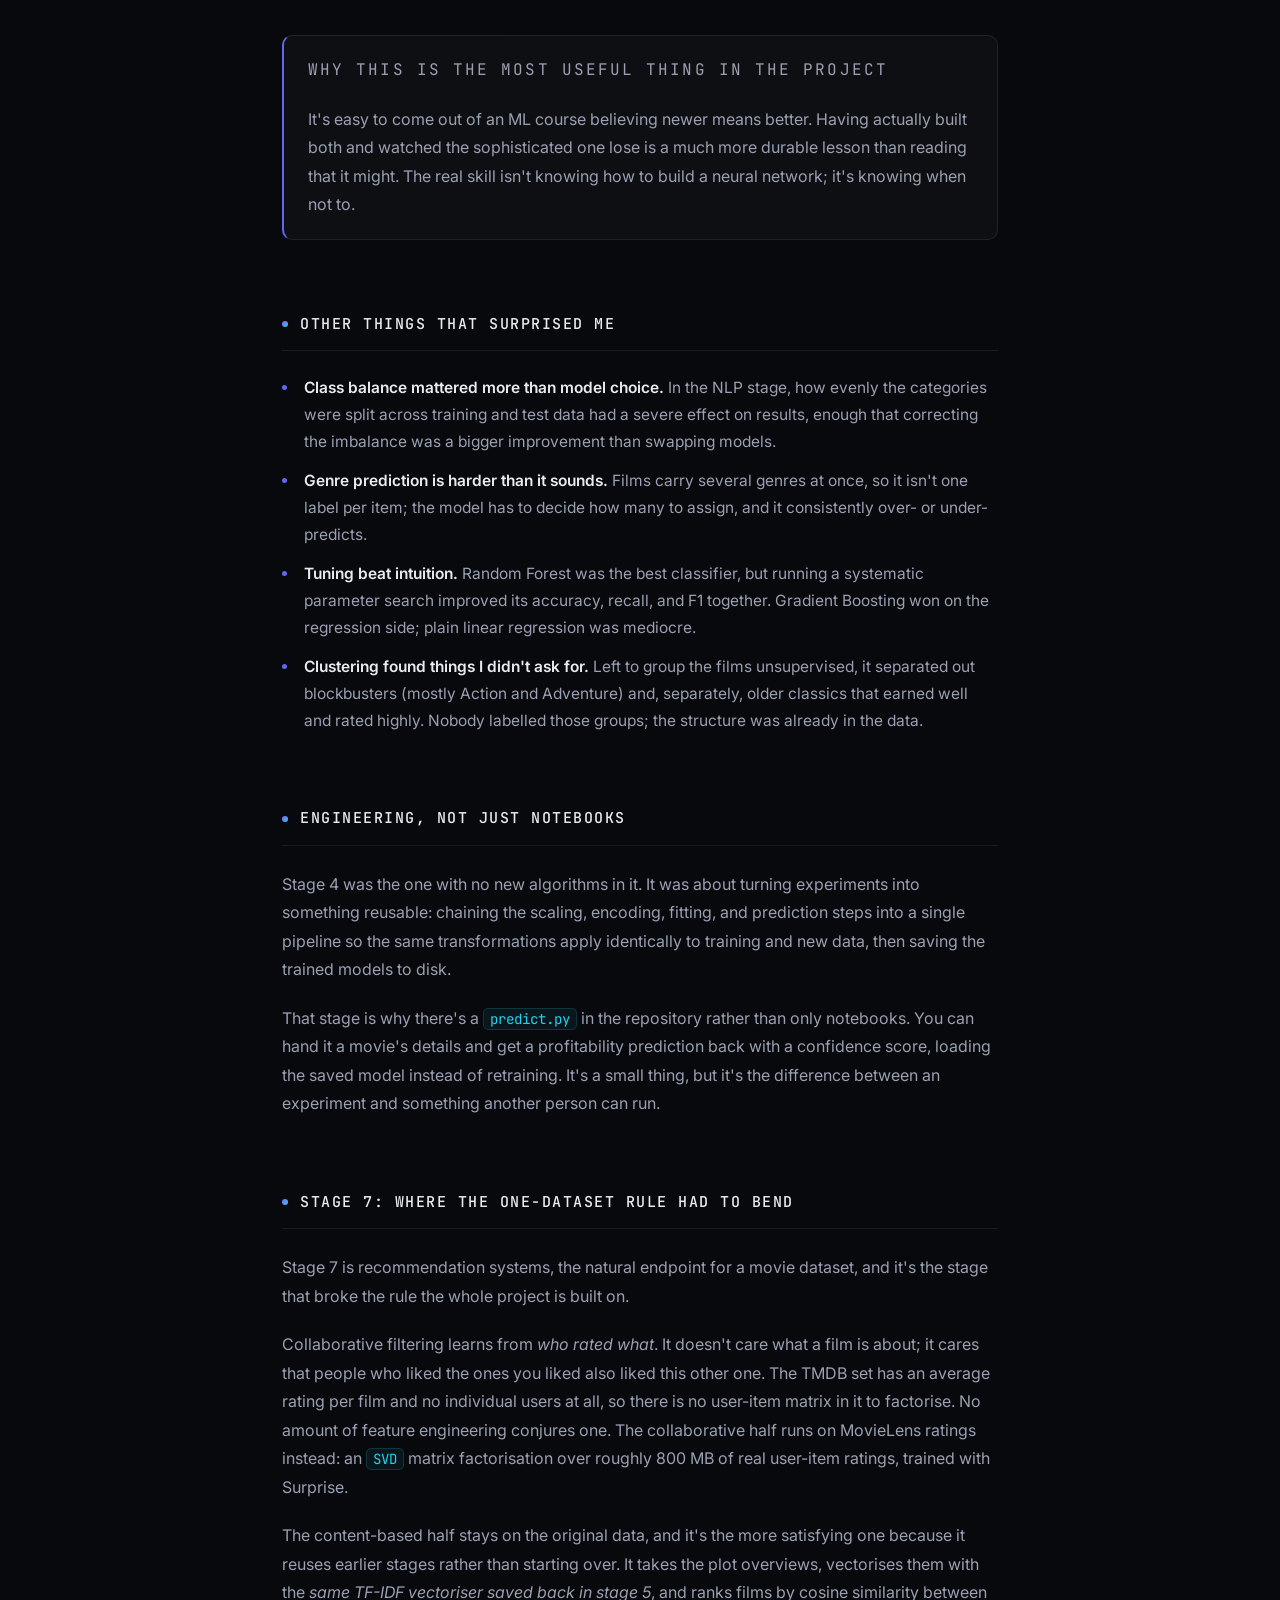
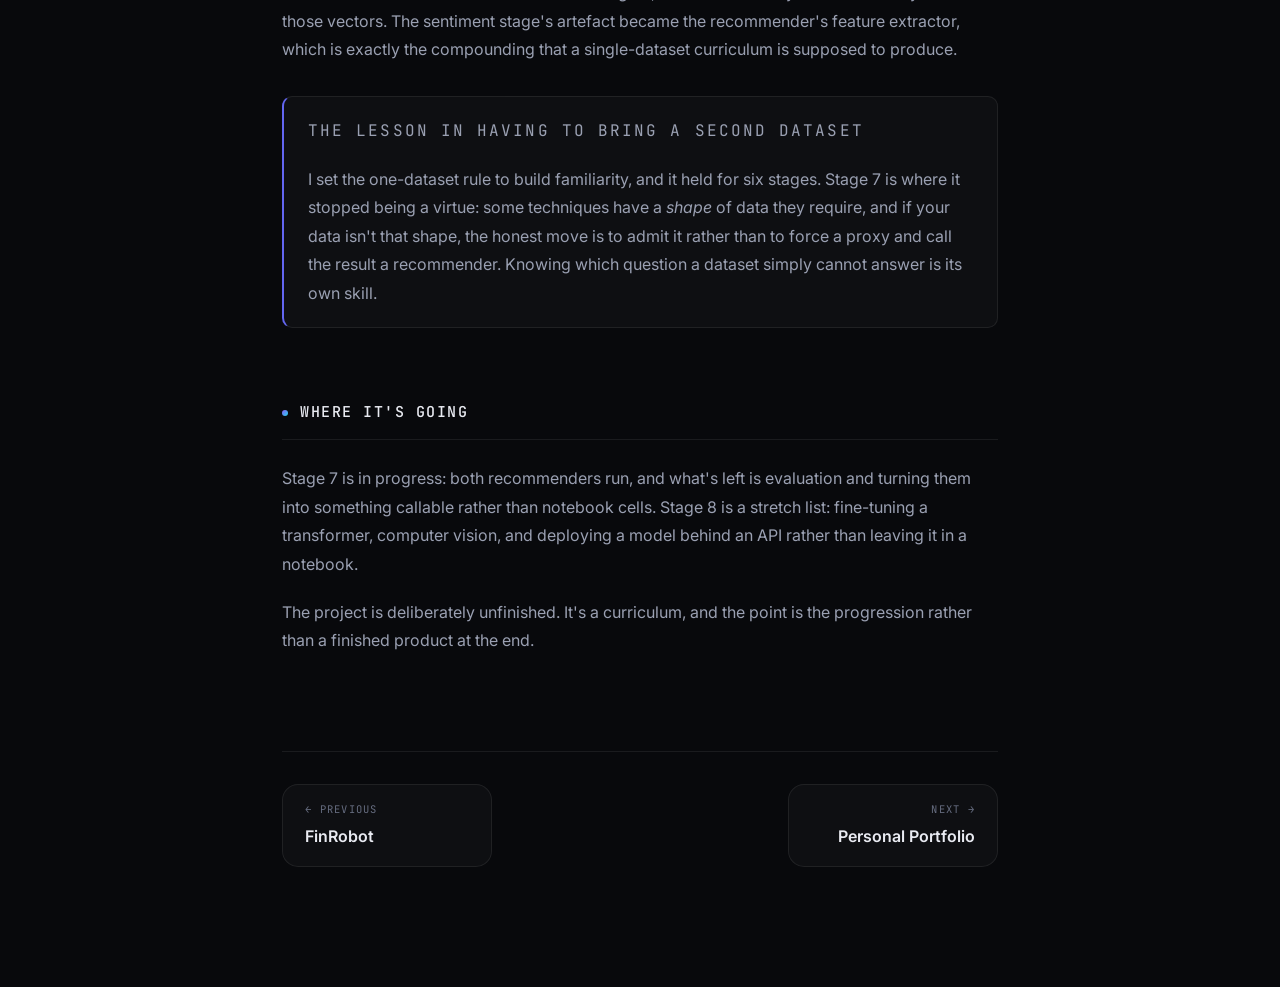
==== commit d71e74cc: "Refresh case studies against the current state of each repo The project pages had drifted from the c" ====
--- a/projects/cineml.html
+++ b/projects/cineml.html
@@ -54,8 +54,8 @@
         <h1 class="case-title">CineML</h1>
         <p class="case-standfirst">
             A machine learning curriculum I set for myself, working from data cleaning up
-            through neural networks, deliberately using the same 5,000 movies at every
-            stage instead of a new toy dataset for each topic.
+            through neural networks and recommender systems, deliberately using the same
+            5,000 movies at every stage instead of a new toy dataset for each topic.
         </p>
 
         <dl class="case-facts">
@@ -65,11 +65,11 @@
             </div>
             <div>
                 <dt>Status</dt>
-                <dd>7 of 9 stages complete</dd>
+                <dd>7 of 9 stages done, 8th underway</dd>
             </div>
             <div>
                 <dt>Stack</dt>
-                <dd>Python · scikit-learn · PyTorch · pandas</dd>
+                <dd>Python · scikit-learn · PyTorch · pandas · Surprise</dd>
             </div>
             <div>
                 <dt>Dataset</dt>
@@ -108,7 +108,7 @@
             </div>
             <div class="metric">
                 <div class="metric-val">1</div>
-                <div class="metric-key">Dataset throughout</div>
+                <div class="metric-key">Dataset, stages 1–6</div>
             </div>
             <div class="metric">
                 <div class="metric-val">Solo</div>
@@ -175,13 +175,52 @@
             and something another person can run.
         </p>
 
+        <h2>Stage 7: where the one-dataset rule had to bend</h2>
+
+        <p>
+            Stage 7 is recommendation systems, the natural endpoint for a movie dataset,
+            and it's the stage that broke the rule the whole project is built on.
+        </p>
+
+        <p>
+            Collaborative filtering learns from <em>who rated what</em>. It doesn't care
+            what a film is about; it cares that people who liked the ones you liked also
+            liked this other one. The TMDB set has an average rating per film and no
+            individual users at all, so there is no user-item matrix in it to factorise.
+            No amount of feature engineering conjures one. The collaborative half runs on
+            MovieLens ratings instead: an <code>SVD</code> matrix factorisation over
+            roughly 800&nbsp;MB of real user-item ratings, trained with Surprise.
+        </p>
+
+        <p>
+            The content-based half stays on the original data, and it's the more
+            satisfying one because it reuses earlier stages rather than starting over. It
+            takes the plot overviews, vectorises them with the <em>same TF-IDF vectoriser
+            saved back in stage 5</em>, and ranks films by cosine similarity between those
+            vectors. The sentiment stage's artefact became the recommender's feature
+            extractor, which is exactly the compounding that a single-dataset curriculum
+            is supposed to produce.
+        </p>
+
+        <div class="callout">
+            <p class="callout-label">The lesson in having to bring a second dataset</p>
+            <p>
+                I set the one-dataset rule to build familiarity, and it held for six
+                stages. Stage 7 is where it stopped being a virtue: some techniques have
+                a <em>shape</em> of data they require, and if your data isn't that shape,
+                the honest move is to admit it rather than to force a proxy and call the
+                result a recommender. Knowing which question a dataset simply cannot
+                answer is its own skill.
+            </p>
+        </div>
+
         <h2>Where it's going</h2>
 
         <p>
-            Stage 7 is recommendation systems (collaborative and content-based filtering),
-            which is the natural endpoint for a movie dataset. Stage 8 is a stretch list:
-            fine-tuning a transformer, computer vision, and deploying a model behind an
-            API rather than leaving it in a notebook.
+            Stage 7 is in progress: both recommenders run, and what's left is evaluation
+            and turning them into something callable rather than notebook cells. Stage 8
+            is a stretch list: fine-tuning a transformer, computer vision, and deploying a
+            model behind an API rather than leaving it in a notebook.
         </p>
 
         <p>
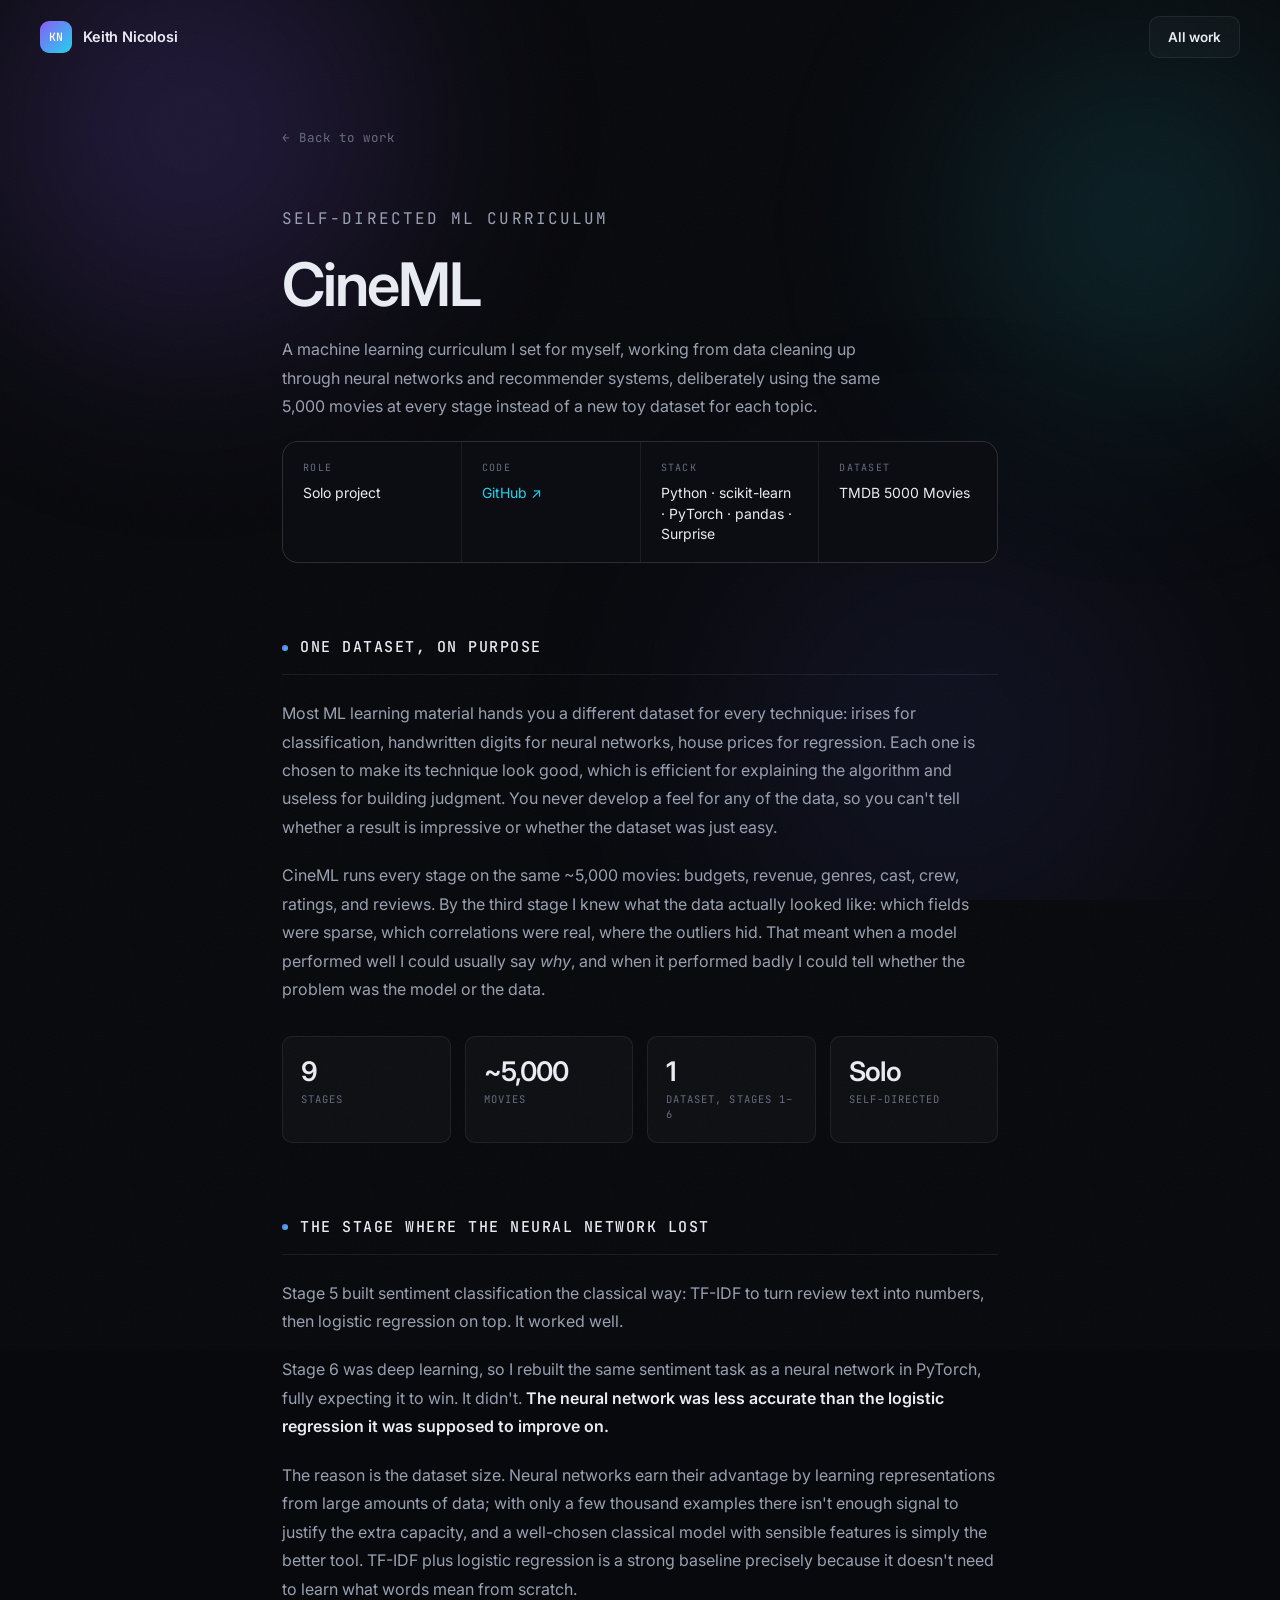
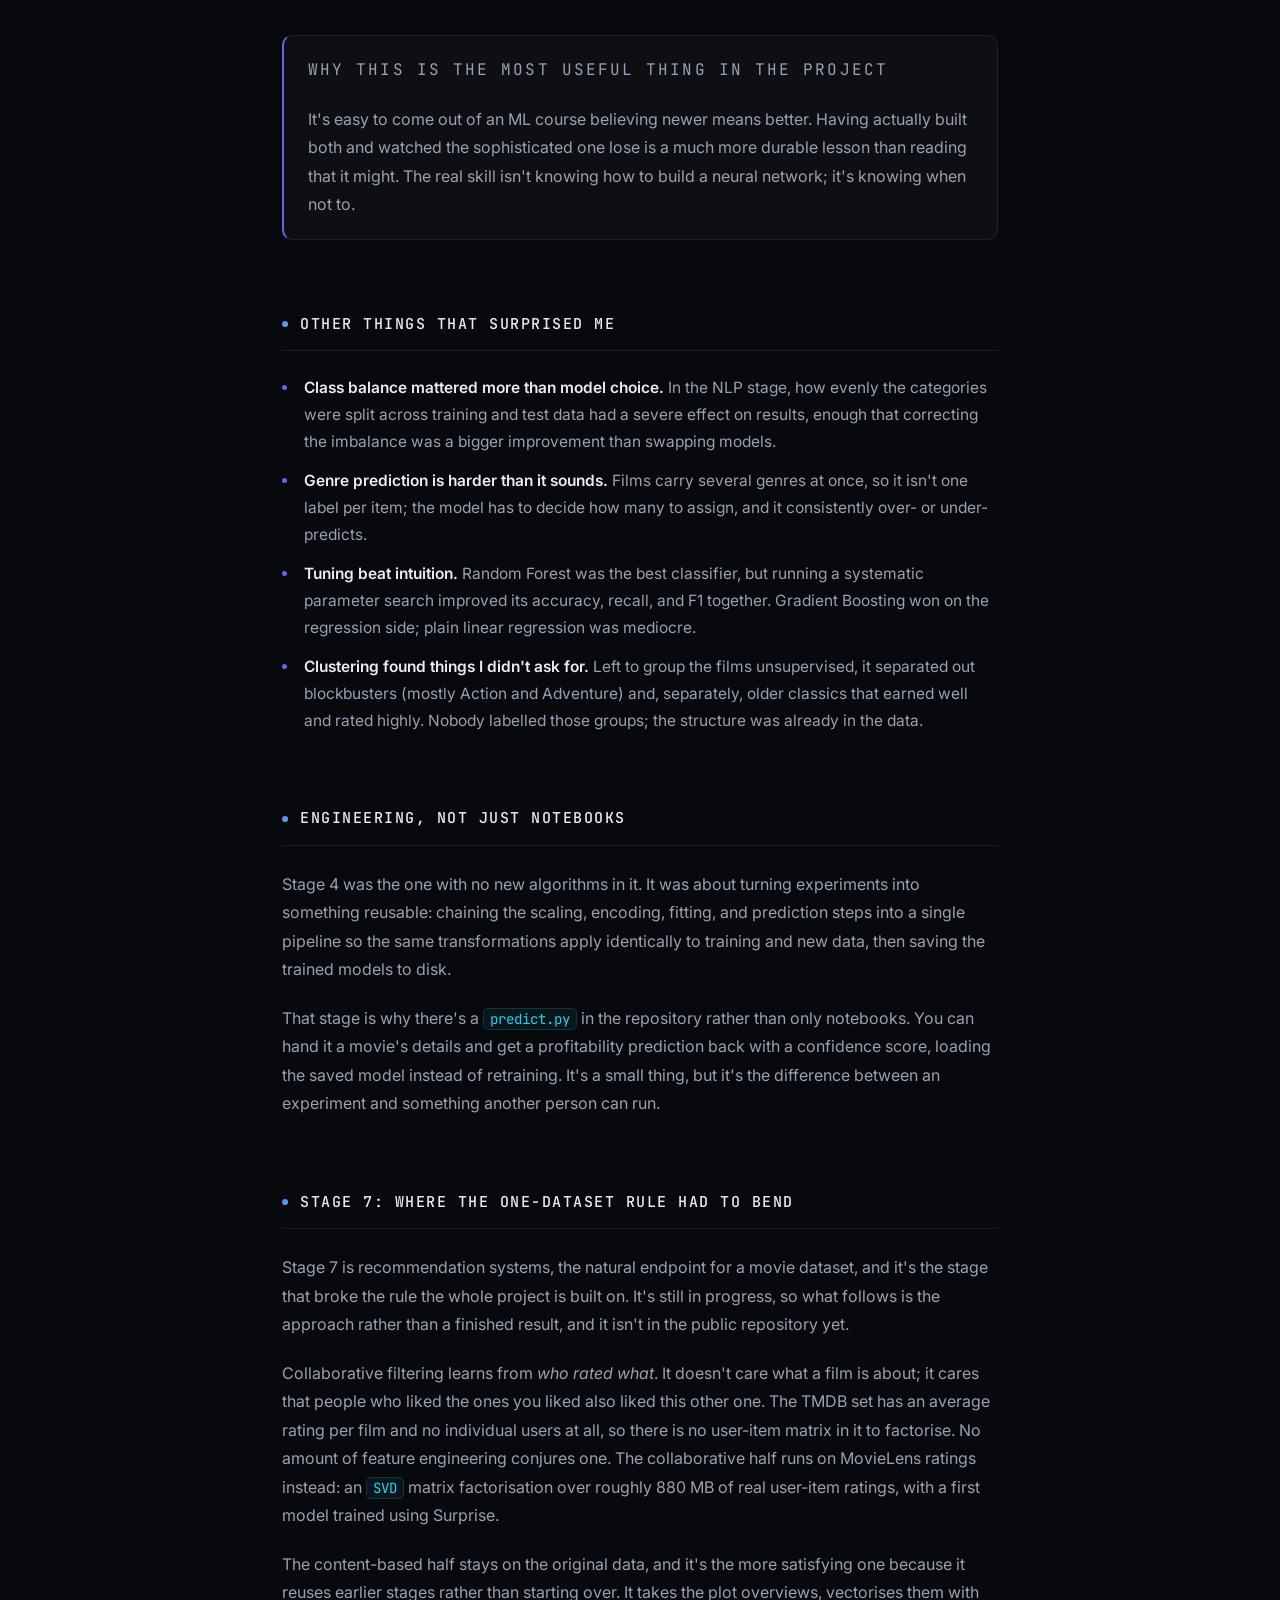
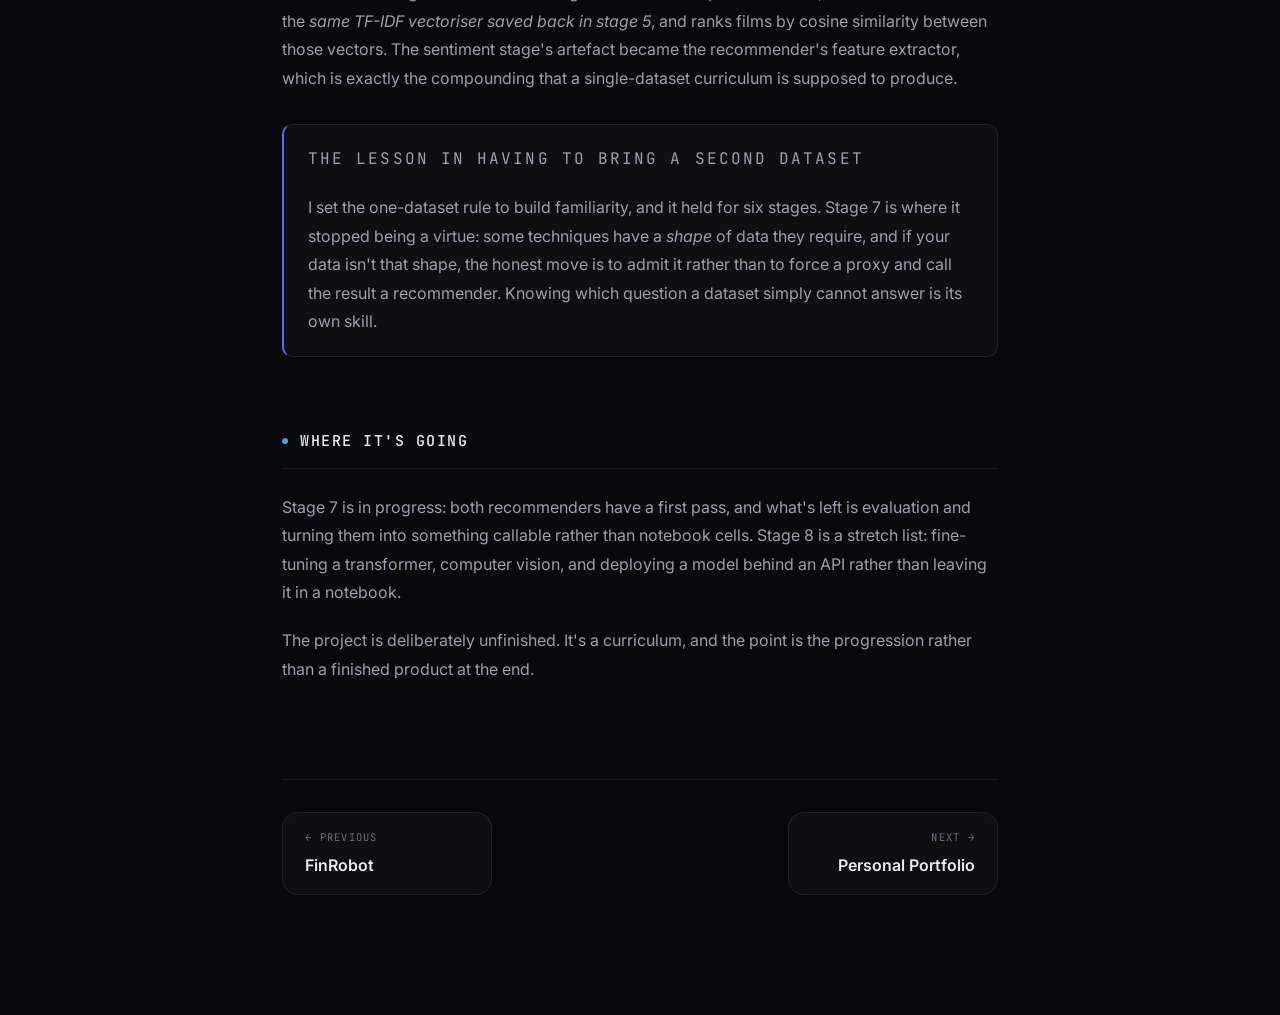
==== commit 906bf943: "Align site with resume; add project links; drop in-progress tags Content now follows the current res" ====
--- a/projects/cineml.html
+++ b/projects/cineml.html
@@ -50,7 +50,7 @@
 
         <a class="case-back" href="../index.html#work"><span>←</span> Back to work</a>
 
-        <p class="case-kicker">Self-Directed ML Curriculum · In progress</p>
+        <p class="case-kicker">Self-Directed ML Curriculum</p>
         <h1 class="case-title">CineML</h1>
         <p class="case-standfirst">
             A machine learning curriculum I set for myself, working from data cleaning up
@@ -64,8 +64,8 @@
                 <dd>Solo project</dd>
             </div>
             <div>
-                <dt>Status</dt>
-                <dd>7 of 9 stages done, 8th underway</dd>
+                <dt>Code</dt>
+                <dd><a href="https://github.com/knicolosi313/CineML" target="_blank" rel="noopener">GitHub ↗</a></dd>
             </div>
             <div>
                 <dt>Stack</dt>
@@ -179,7 +179,9 @@
 
         <p>
             Stage 7 is recommendation systems, the natural endpoint for a movie dataset,
-            and it's the stage that broke the rule the whole project is built on.
+            and it's the stage that broke the rule the whole project is built on. It's
+            still in progress, so what follows is the approach rather than a finished
+            result, and it isn't in the public repository yet.
         </p>
 
         <p>
@@ -189,7 +191,7 @@
             individual users at all, so there is no user-item matrix in it to factorise.
             No amount of feature engineering conjures one. The collaborative half runs on
             MovieLens ratings instead: an <code>SVD</code> matrix factorisation over
-            roughly 800&nbsp;MB of real user-item ratings, trained with Surprise.
+            roughly 880&nbsp;MB of real user-item ratings, with a first model trained using Surprise.
         </p>
 
         <p>
@@ -217,8 +219,9 @@
         <h2>Where it's going</h2>
 
         <p>
-            Stage 7 is in progress: both recommenders run, and what's left is evaluation
-            and turning them into something callable rather than notebook cells. Stage 8
+            Stage 7 is in progress: both recommenders have a first pass, and what's left
+            is evaluation and turning them into something callable rather than notebook
+            cells. Stage 8
             is a stretch list: fine-tuning a transformer, computer vision, and deploying a
             model behind an API rather than leaving it in a notebook.
         </p>
